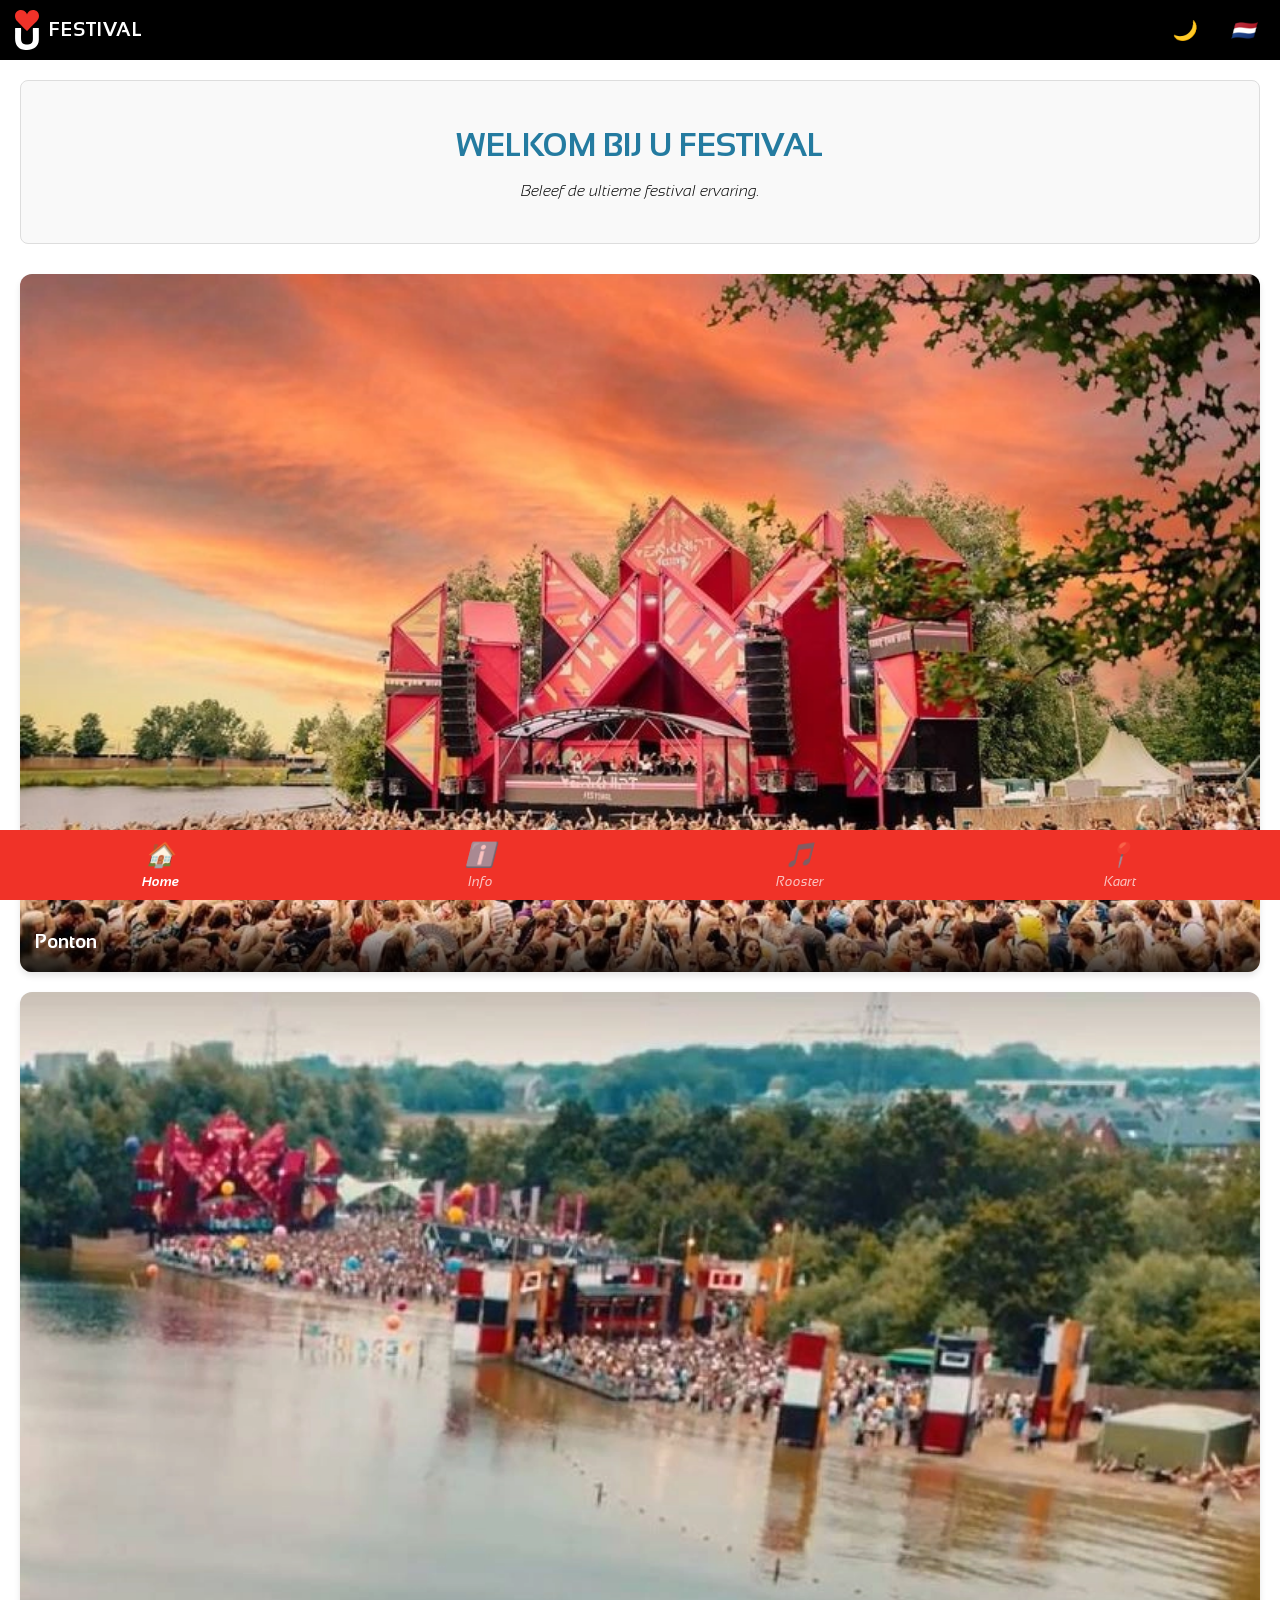
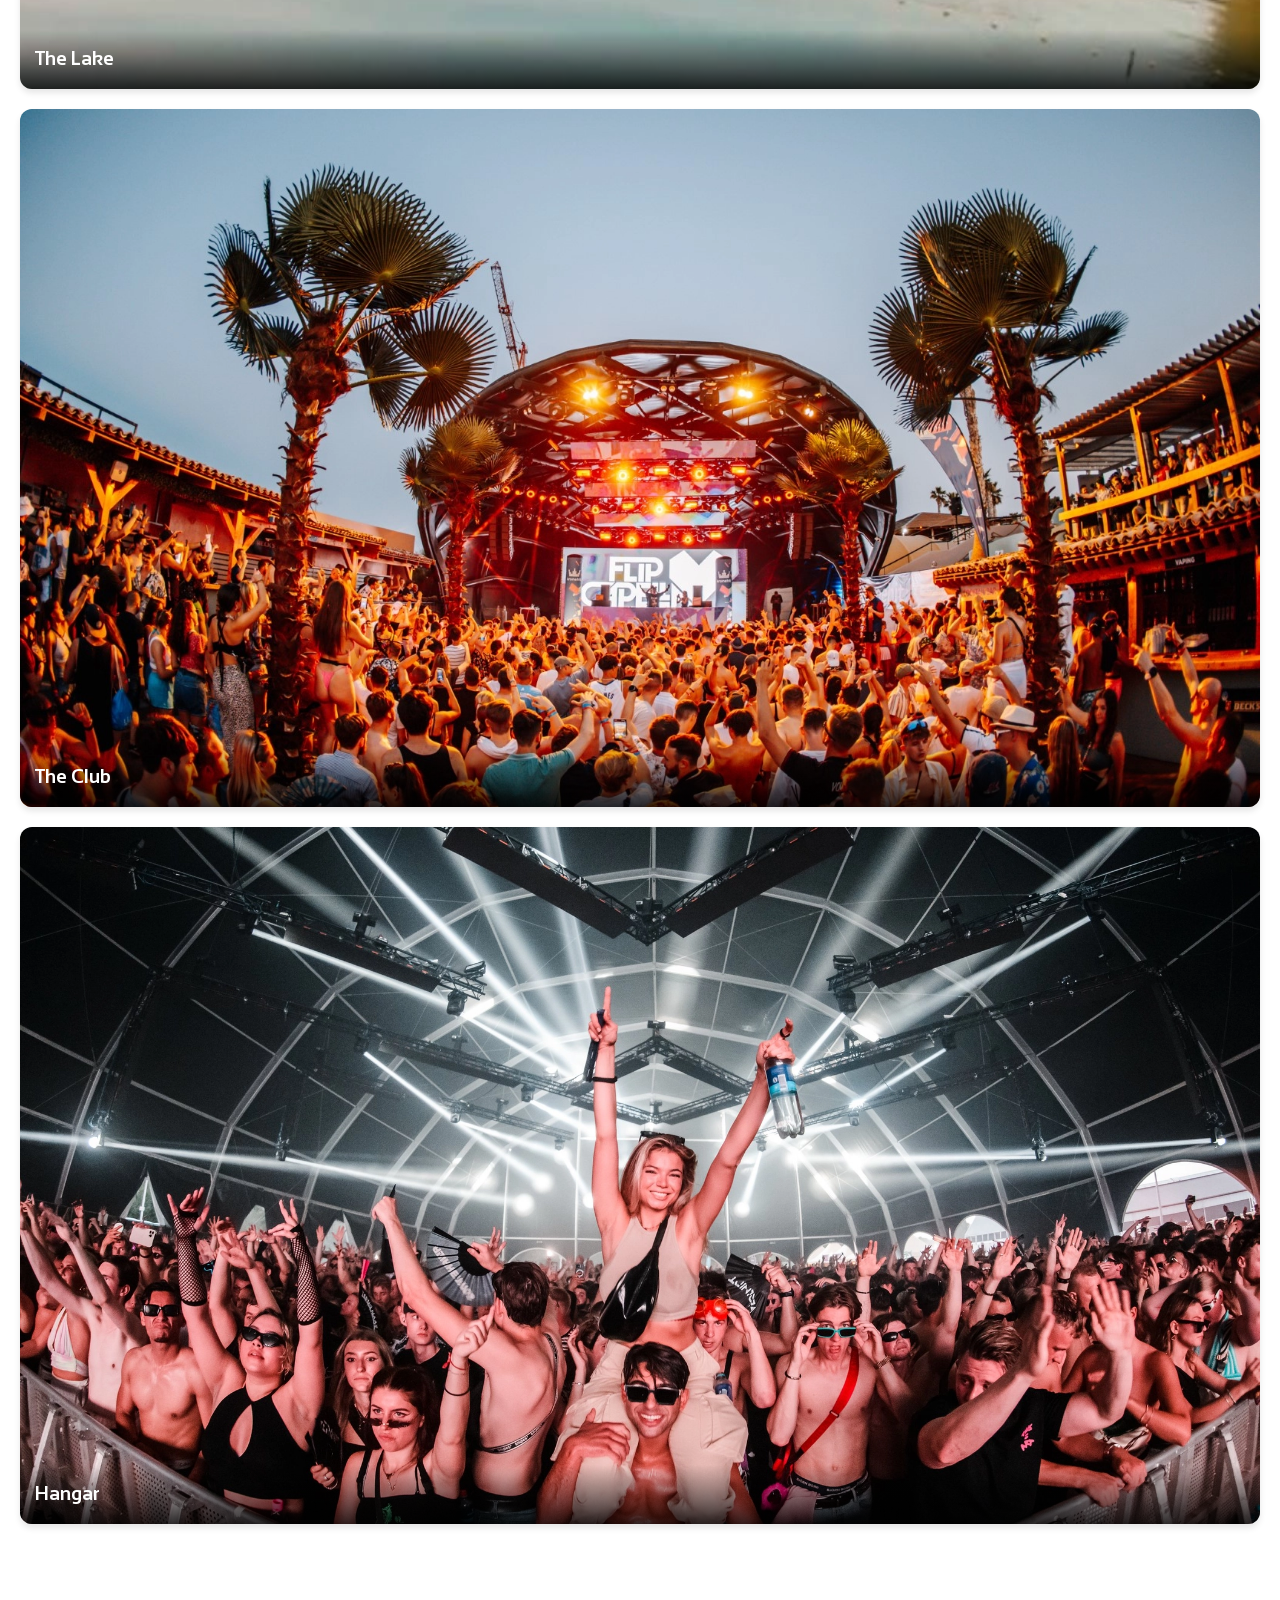
==== index.html @ 834c1387 "readme en pwa" ====
<!DOCTYPE html>
<html lang="nl" data-theme="light">
<head>
    <meta charset="UTF-8">
    <meta name="viewport" content="width=device-width, initial-scale=1.0, maximum-scale=1.0, user-scalable=no">
    <title>U Festival</title>
    
    <!-- PWA Manifest -->
    <link rel="manifest" href="./manifest.json">
    <meta name="theme-color" content="#F03228">
    <link rel="apple-touch-icon" href="./assets/logob.png">
    <link rel="icon" href="./assets/logo_white.svg" type="image/svg+xml">
    
    <!-- Fonts -->
    <link rel="preconnect" href="https://fonts.googleapis.com">
    <link rel="preconnect" href="https://fonts.gstatic.com" crossorigin>
    <link href="https://fonts.googleapis.com/css2?family=Sansation:ital,wght@0,300;0,400;0,700;1,300;1,400;1,700&display=swap" rel="stylesheet">
    
    <!-- CSS -->
    <link rel="stylesheet" href="./css/style.css">
</head>
<body>

    <!-- Header -->
    <header>
        <div class="header-logo">
            <img id="header-logo-img" src="./assets/logo_white.svg" alt="U Festival Logo">
            <span class="header-title">FESTIVAL</span>
        </div>
        <div class="header-controls">
            <button id="install-btn" class="control-btn" aria-label="Install App" style="display: none;" title="Install App">📱</button>
            <button id="theme-toggle" class="control-btn" aria-label="Toggle dark mode">🌙</button>
            <button id="lang-toggle" class="control-btn" aria-label="Toggle language">🇳🇱</button>
        </div>
    </header>

    <!-- Main Content Area -->
    <main id="main-content">
        
        <!-- HOME SECTION (Phase 2) -->
        <section id="home" class="page-section active">
            <div class="hero">
                <h1 data-i18n="home_welcome">WELKOM BIJ U FESTIVAL</h1>
                <p data-i18n="home_subtitle" class="italic-text">Beleef de ultieme festival ervaring.</p>
            </div>
            
            <div class="stages-grid">
                <div class="stage-card">
                    <img src="./assets/ponton.png" alt="Ponton Stage">
                    <div class="stage-name" data-i18n="stage_ponton">Ponton</div>
                </div>
                <div class="stage-card">
                    <img src="./assets/thelake.png" alt="The Lake Stage">
                    <div class="stage-name" data-i18n="stage_lake">The Lake</div>
                </div>
                <div class="stage-card">
                    <img src="./assets/theclub.png" alt="The Club Stage">
                    <div class="stage-name" data-i18n="stage_club">The Club</div>
                </div>
                <div class="stage-card">
                    <img src="./assets/hangar.png" alt="Hangar Stage">
                    <div class="stage-name" data-i18n="stage_hangar">Hangar</div>
                </div>
            </div>
        </section>

        <!-- INFO SECTION (Phase 3) -->
        <section id="info" class="page-section">
            <h1 data-i18n="nav_info">FESTIVAL INFORMATION</h1>
            <div id="info-accordion-container">
                <!-- Accordions will be rendered here by info.js -->
            </div>
        </section>

        <!-- LINEUP SECTION (Phase 4) -->
        <section id="lineup" class="page-section">
            <h1 data-i18n="nav_lineup">LINE-UP SCHEDULE</h1>
            
            <div class="day-tabs">
                <button id="tab-saturday" class="day-tab active">Zaterdag</button>
                <button id="tab-sunday" class="day-tab">Zondag</button>
            </div>
            
            <div id="schedule-grid" class="schedule-grid">
                <!-- Acts will be rendered here -->
            </div>
        </section>

        <!-- MAP SECTION (Phase 5) -->
        <section id="map" class="page-section">
            <h1 data-i18n="nav_map">FESTIVAL MAP</h1>
            <div class="map-viewport" id="map-viewport">
                <div class="map-transform-container" id="map-transform-container">
                    <img src="./assets/markers/kaart_festival_markers.svg" alt="Festival Map" id="festival-map-img">
                    <div id="gps-dot" class="gps-dot"></div>
                </div>
                <div class="map-overlay-controls">
                    <button id="gps-btn" class="map-control-btn" aria-label="Locate me">📍</button>
                    <div class="zoom-controls">
                        <button id="zoom-in-btn" class="map-control-btn">+</button>
                        <button id="zoom-out-btn" class="map-control-btn">-</button>
                    </div>
                </div>
            </div>
        </section>

    </main>

    <!-- Artist Modal (Phase 4) -->
    <div id="artist-modal" class="modal-overlay">
        <div class="modal-content">
            <button id="modal-close" class="modal-close-btn">&times;</button>
            <div class="modal-image-container" id="modal-image-container">
                <!-- Image or video iframe will be injected here -->
            </div>
            <div class="modal-body">
                <h2 id="modal-name" class="modal-name"></h2>
                <button id="modal-fav-btn" class="modal-fav-btn"></button>
                <p id="modal-stage-time" class="modal-stage-time italic-text"></p>
                <p id="modal-desc" class="modal-desc"></p>
            </div>
        </div>
    </div>

    <!-- Install Modal -->
    <div id="install-modal" class="modal-overlay">
        <div class="modal-content install-modal-content">
            <button id="install-modal-close" class="modal-close-btn">&times;</button>
            <div class="modal-body" style="text-align: center;">
                <h2 class="modal-name">App Installeren</h2>
                <p class="modal-desc" style="margin-bottom: 20px;">Wil je de U Festival app installeren op je apparaat voor een betere ervaring en offline toegang?</p>
                <div style="display: flex; gap: 10px; justify-content: center;">
                    <button id="install-modal-btn" class="modal-fav-btn" style="background-color: var(--color-accent); color: white; border: none; font-weight: bold; margin-bottom: 0;">Installeren</button>
                    <button id="install-modal-cancel" class="modal-fav-btn" style="margin-bottom: 0;">Later</button>
                </div>
            </div>
        </div>
    </div>

    <!-- Bottom Navigation -->
    <nav class="bottom-nav">
        <button class="nav-item active" data-target="home">
            <span class="nav-icon">🏠</span>
            <span data-i18n="nav_home">Home</span>
        </button>
        <button class="nav-item" data-target="info">
            <span class="nav-icon">ℹ️</span>
            <span data-i18n="nav_info">Info</span>
        </button>
        <button class="nav-item" data-target="lineup">
            <span class="nav-icon">🎵</span>
            <span data-i18n="nav_lineup">Lineup</span>
        </button>
        <button class="nav-item" data-target="map">
            <span class="nav-icon">📍</span>
            <span data-i18n="nav_map">Kaart</span>
        </button>
    </nav>

    <!-- Scripts -->
    <script src="./js/i18n.js"></script>
    <script src="./js/app.js"></script>
    <script src="./js/info.js"></script>
    <script src="./js/lineup.js"></script>
    <script src="./js/map.js"></script>
    <script>
        // Register Service Worker
        if ('serviceWorker' in navigator) {
            window.addEventListener('load', () => {
                navigator.serviceWorker.register('./sw.js')
                    .then(registration => {
                        console.log('ServiceWorker registration successful with scope: ', registration.scope);
                    }, err => {
                        console.log('ServiceWorker registration failed: ', err);
                    });
            });
        }
    </script>
</body>
</html>
---- css/style.css ----
:root {
  /* Colors - Light Mode Defaults */
  --color-accent: #F03228;
  --color-base: #FFFFFF;
  --color-primary: #000000;
  --color-secondary: #247BA0;
  --color-info: #E3B505;
  
  --bg-color: var(--color-base);
  --text-color: var(--color-primary);
  --nav-bg: var(--color-accent);
  --nav-text: #FFFFFF;
  --card-bg: #f9f9f9;
  --border-color: #dddddd;

  --font-family: 'Sansation', sans-serif;
}

[data-theme="dark"] {
  /* Colors - Dark Mode */
  --color-base: #000000;
  --color-primary: #FFFFFF;
  
  --bg-color: var(--color-base);
  --text-color: var(--color-primary);
  --nav-bg: var(--color-accent);
  --nav-text: #FFFFFF;
  --card-bg: #1a1a1a;
  --border-color: #333333;
}

/* Reset & Base Styles */
* {
  box-sizing: border-box;
  margin: 0;
  padding: 0;
}

body {
  font-family: var(--font-family);
  background-color: var(--bg-color);
  color: var(--text-color);
  line-height: 1.5;
  -webkit-font-smoothing: antialiased;
  padding-top: 60px; /* For fixed header */
  padding-bottom: 70px; /* For fixed bottom nav */
  transition: background-color 0.3s, color 0.3s;
}

h1, h2, h3, h4, h5, h6 {
  font-weight: 700;
  color: var(--color-secondary);
}

p {
  font-weight: 400;
}

button, .italic-text {
  font-weight: 300;
  font-style: italic;
}

/* Header */
header {
  position: fixed;
  top: 0;
  left: 0;
  width: 100%;
  height: 60px;
  background-color: var(--text-color); /* Black in light mode, White in dark mode, based on logo visibility */
  color: var(--bg-color);
  display: flex;
  align-items: center;
  justify-content: space-between;
  padding: 0 15px;
  z-index: 1000;
}

/* Specific Header styling to match design */
[data-theme="light"] header {
  background-color: #000000;
  color: #FFFFFF;
}

[data-theme="dark"] header {
  background-color: #FFFFFF;
  color: #000000;
}

.header-logo {
  height: 40px;
  display: flex;
  align-items: center;
  gap: 10px;
}

.header-logo img {
  height: 100%;
}

.header-title {
  font-weight: 700;
  font-size: 1.2rem;
  letter-spacing: 1px;
}

.header-controls {
  display: flex;
  gap: 15px;
  align-items: center;
}

.control-btn {
  background: none;
  border: none;
  color: inherit;
  font-size: 1.2rem;
  cursor: pointer;
  padding: 10px;
  min-width: 44px;
  min-height: 44px;
  display: flex;
  align-items: center;
  justify-content: center;
}

/* Bottom Navigation */
nav.bottom-nav {
  position: fixed;
  bottom: 0;
  left: 0;
  width: 100%;
  height: 70px;
  background-color: var(--nav-bg);
  display: flex;
  justify-content: space-around;
  align-items: center;
  z-index: 1000;
}

.nav-item {
  background: none;
  border: none;
  color: var(--nav-text);
  display: flex;
  flex-direction: column;
  align-items: center;
  justify-content: center;
  gap: 5px;
  cursor: pointer;
  opacity: 0.7;
  transition: opacity 0.2s, transform 0.2s;
  padding: 10px;
  flex: 1;
  font-family: var(--font-family);
  font-weight: 400;
}

.nav-item.active {
  opacity: 1;
  font-weight: 700;
}

.nav-icon {
  font-size: 1.5rem;
}

/* Sections / SPA container */
.page-section {
  display: none;
  padding: 20px;
  animation: fadeIn 0.3s ease-in-out;
}

.page-section.active {
  display: block;
}

@keyframes fadeIn {
  from { opacity: 0; transform: translateY(10px); }
  to { opacity: 1; transform: translateY(0); }
}

/* Home Section Styles */
#home .hero {
  text-align: center;
  margin-bottom: 30px;
  padding: 40px 20px;
  background-color: var(--card-bg);
  border: 1px solid var(--border-color);
  border-radius: 8px;
}

#home .hero h1 {
  font-size: 2rem;
  margin-bottom: 10px;
}

#home .stages-grid {
  display: grid;
  grid-template-columns: 1fr;
  gap: 20px;
}

.stage-card {
  position: relative;
  border-radius: 12px;
  overflow: hidden;
  box-shadow: 0 4px 6px rgba(0,0,0,0.1);
  aspect-ratio: 16/9;
  background-color: var(--card-bg);
}

.stage-card img {
  width: 100%;
  height: 100%;
  object-fit: cover;
  display: block;
}

.stage-card .stage-name {
  position: absolute;
  bottom: 0;
  left: 0;
  width: 100%;
  padding: 15px;
  background: linear-gradient(to top, rgba(0,0,0,0.8), transparent);
  color: #FFFFFF;
  font-size: 1.2rem;
  font-weight: 700;
  font-family: var(--font-family);
}

/* Info Section Accordion Styles */
#info {
  padding: 0; /* Removing default padding for full width accordions */
}

#info h1 {
  padding: 20px 20px 10px 20px;
}

.accordion-item {
  margin-bottom: 10px;
  background-color: var(--color-secondary);
  border-radius: 12px;
  overflow: hidden;
  margin: 10px 15px;
}

.accordion-header {
  width: 100%;
  padding: 15px 20px;
  background: none;
  border: none;
  color: #FFFFFF;
  display: flex;
  justify-content: space-between;
  align-items: center;
  font-size: 1.2rem;
  font-family: var(--font-family);
  font-weight: 400;
  font-style: italic;
  cursor: pointer;
  text-align: left;
}

.accordion-icon {
  font-size: 0.8rem;
  transition: transform 0.3s ease;
  font-style: normal;
}

.accordion-content {
  max-height: 0;
  overflow: hidden;
  transition: max-height 0.3s ease-out;
  background-color: var(--bg-color);
  color: var(--text-color);
}

.accordion-content p, .accordion-content h4, .accordion-content ul {
  padding: 15px 20px;
  margin: 0;
}

.accordion-content h4 {
  padding-bottom: 5px;
  color: var(--color-secondary);
}

.accordion-content ul {
  padding-left: 40px;
}

/* Lineup & Schedule Styles */
.day-tabs {
  display: flex;
  margin: 0 20px 20px 20px;
  border-radius: 8px;
  overflow: hidden;
  border: 1px solid var(--color-secondary);
}

.day-tab {
  flex: 1;
  padding: 10px;
  background-color: var(--color-secondary);
  color: #FFFFFF;
  border: none;
  font-family: var(--font-family);
  font-size: 1.1rem;
  font-weight: 300;
  font-style: italic;
  cursor: pointer;
  transition: background-color 0.2s, color 0.2s;
}

.day-tab.active {
  background-color: var(--color-primary);
  color: var(--bg-color);
}

[data-theme="light"] .day-tab.active {
  background-color: #000000;
  color: #FFFFFF;
}

[data-theme="dark"] .day-tab.active {
  background-color: #FFFFFF;
  color: #000000;
}

/* Horizontal Schedule Grid */
.schedule-grid {
  width: 100%;
  overflow-x: auto;
  padding: 0 10px 20px 10px;
  -webkit-overflow-scrolling: touch; /* smooth scroll on ios */
  cursor: grab;
  user-select: none; /* Prevents text selection dragging & auto-scroll */
  -webkit-user-select: none;
}

.schedule-grid:active {
  cursor: grabbing;
}

.schedule-grid-wrapper {
  width: 2400px; /* Increased to fit 15-min columns comfortably */
  display: flex;
  flex-direction: column;
}

.schedule-timeline {
  display: flex;
  margin-bottom: 5px;
  color: var(--color-secondary);
}

.timeline-corner {
  width: 80px;
  flex-shrink: 0;
}

.timeline-slot {
  flex: 1;
  text-align: left;
  padding-left: 2px;
  border-left: 1px solid transparent; /* Align visually with bg-lines */
}

.timeline-slot.hour-slot {
  font-weight: 700;
  font-size: 1.1rem;
}

.timeline-slot.quarter-slot {
  font-weight: 300;
  font-size: 0.8rem;
  color: var(--text-color);
  opacity: 0.6;
  padding-top: 5px; /* push it down slightly to distinguish */
}

.schedule-row {
  display: flex;
  align-items: stretch;
  height: 80px;
  margin-bottom: 5px;
}

.stage-label {
  width: 80px;
  flex-shrink: 0;
  display: flex;
  align-items: center;
  justify-content: center;
  color: var(--color-secondary);
  font-weight: 700;
  font-size: 1.1rem;
  writing-mode: vertical-rl;
  transform: rotate(180deg);
  text-align: center;
}

.acts-container {
  flex: 1;
  position: relative;
  border-top: 1px solid var(--text-color);
  border-bottom: 1px solid var(--text-color);
  display: flex;
}

.bg-line {
  flex: 1;
  border-right: 1px solid var(--text-color);
  opacity: 0.15; /* lighter for quarters */
}

.bg-line.hour-line {
  opacity: 0.5; /* darker for full hours */
}

.bg-line:last-child {
  border-right: none;
}

.act-block-grid {
  position: absolute;
  top: 5px;
  bottom: 5px;
  background-color: var(--color-secondary);
  border-radius: 8px;
  display: flex;
  align-items: center;
  justify-content: space-between;
  padding: 0 15px;
  color: #FFFFFF;
  cursor: pointer;
  overflow: hidden;
  transition: transform 0.2s, background-color 0.2s;
  box-shadow: 0 2px 4px rgba(0,0,0,0.15);
}

.act-block-grid:hover {
  filter: brightness(1.1);
  transform: scale(1.02);
  z-index: 10;
}

.act-grid-name {
  font-family: var(--font-family);
  font-style: italic;
  font-size: 1rem;
  white-space: nowrap;
  overflow: hidden;
  text-overflow: ellipsis;
}

.act-grid-fav {
  font-size: 1rem;
  margin-left: 5px;
  cursor: pointer;
}


/* Modal Styles */
.modal-overlay {
  position: fixed;
  top: 0;
  left: 0;
  width: 100%;
  height: 100%;
  background-color: rgba(0, 0, 0, 0.7);
  z-index: 2000;
  display: none;
  align-items: center;
  justify-content: center;
  opacity: 0;
  transition: opacity 0.3s;
}

.modal-overlay.active {
  display: flex;
  opacity: 1;
}

.modal-content {
  background-color: var(--bg-color);
  width: 90%;
  max-width: 400px;
  border-radius: 12px;
  overflow: hidden;
  position: relative;
  transform: translateY(20px);
  transition: transform 0.3s;
  box-shadow: 0 10px 25px rgba(0,0,0,0.5);
}

.modal-overlay.active .modal-content {
  transform: translateY(0);
}

.modal-close-btn {
  position: absolute;
  top: 10px;
  right: 15px;
  background: rgba(0,0,0,0.5);
  color: #fff;
  border: none;
  font-size: 1.5rem;
  width: 44px;
  height: 44px;
  border-radius: 50%;
  display: flex;
  align-items: center;
  justify-content: center;
  cursor: pointer;
  z-index: 10;
  transition: background-color 0.2s;
}

.modal-close-btn:active {
  background: rgba(0,0,0,0.8);
}


.modal-image-container {
  width: 100%;
  border-radius: 12px 12px 0 0;
  overflow: hidden;
  background-color: #000;
}

.modal-header-img {
  width: 100%;
  height: 250px;
  object-fit: cover;
  display: block;
}

.modal-header-placeholder {
  width: 100%;
  height: 150px;
  background-color: var(--color-secondary);
}

.modal-video-container {
  position: relative;
  width: 100%;
  padding-bottom: 56.25%; /* 16:9 Aspect Ratio */
  height: 0;
  overflow: hidden;
}

.modal-video-container iframe {
  position: absolute;
  top: 0;
  left: 0;
  width: 100%;
  height: 100%;
  border: 0;
}

.modal-body {
  padding: 20px;
}

.modal-name {
  font-size: 1.8rem;
  color: var(--color-secondary);
  margin-bottom: 5px;
}

.modal-stage-time {
  font-size: 0.9rem;
  color: var(--text-color);
  opacity: 0.8;
  margin-bottom: 15px;
}

.modal-fav-btn {
  background-color: transparent;
  border: 1px solid var(--border-color);
  border-radius: 20px;
  padding: 8px 15px;
  color: var(--text-color);
  font-family: var(--font-family);
  font-size: 0.9rem;
  cursor: pointer;
  margin-bottom: 15px;
  display: inline-flex;
  align-items: center;
  gap: 5px;
  transition: background-color 0.2s;
}

.modal-desc {
  font-size: 1rem;
  line-height: 1.6;
}

/* Map Styles */
.map-viewport {
  position: relative;
  overflow: hidden;
  background-color: #e5e5e5;
  width: calc(100% - 40px);
  margin: 0 20px 20px 20px;
  height: calc(100vh - 220px);
  min-height: 350px;
  border-radius: 8px;
  box-shadow: inset 0 0 10px rgba(0,0,0,0.1);
  touch-action: none;
}

.map-transform-container {
  position: absolute;
  top: 0;
  left: 0;
  width: 100%;
  height: 100%;
  transform-origin: 0 0;
}

#festival-map-img {
  height: 100%;
  width: auto;
  max-width: none;
  display: block;
  pointer-events: none; /* Let the container handle drag events */
}

.map-overlay-controls {
  position: absolute;
  bottom: 20px;
  right: 20px;
  display: flex;
  flex-direction: column;
  gap: 15px;
  z-index: 10;
}

.map-control-btn {
  width: 45px;
  height: 45px;
  border-radius: 50%;
  background-color: var(--color-base);
  color: var(--color-primary);
  border: 1px solid var(--border-color);
  box-shadow: 0 2px 5px rgba(0,0,0,0.2);
  font-size: 1.2rem;
  display: flex;
  align-items: center;
  justify-content: center;
  cursor: pointer;
  transition: transform 0.2s, background-color 0.2s;
}

.map-control-btn:active {
  transform: scale(0.95);
}

.zoom-controls {
  display: flex;
  flex-direction: column;
  gap: 5px;
  background-color: var(--color-base);
  border-radius: 25px;
  padding: 5px;
  border: 1px solid var(--border-color);
  box-shadow: 0 2px 5px rgba(0,0,0,0.2);
}

.zoom-controls .map-control-btn {
  box-shadow: none;
  border: none;
  background: transparent;
  width: 35px;
  height: 35px;
}

.gps-dot {
  position: absolute;
  width: 16px;
  height: 16px;
  background-color: #4285F4;
  border: 3px solid #FFFFFF;
  border-radius: 50%;
  box-shadow: 0 0 10px rgba(66, 133, 244, 0.8);
  top: 50%;
  left: 50%;
  transform: translate(-50%, -50%);
  display: none; /* Hidden until GPS is active */
  z-index: 5;
}

.gps-dot::after {
  content: '';
  position: absolute;
  top: -15px;
  left: -15px;
  right: -15px;
  bottom: -15px;
  background-color: rgba(66, 133, 244, 0.3);
  border-radius: 50%;
  animation: gpsPulse 2s infinite;
}

@keyframes gpsPulse {
  0% { transform: scale(0.3); opacity: 1; }
  100% { transform: scale(1.5); opacity: 0; }
}
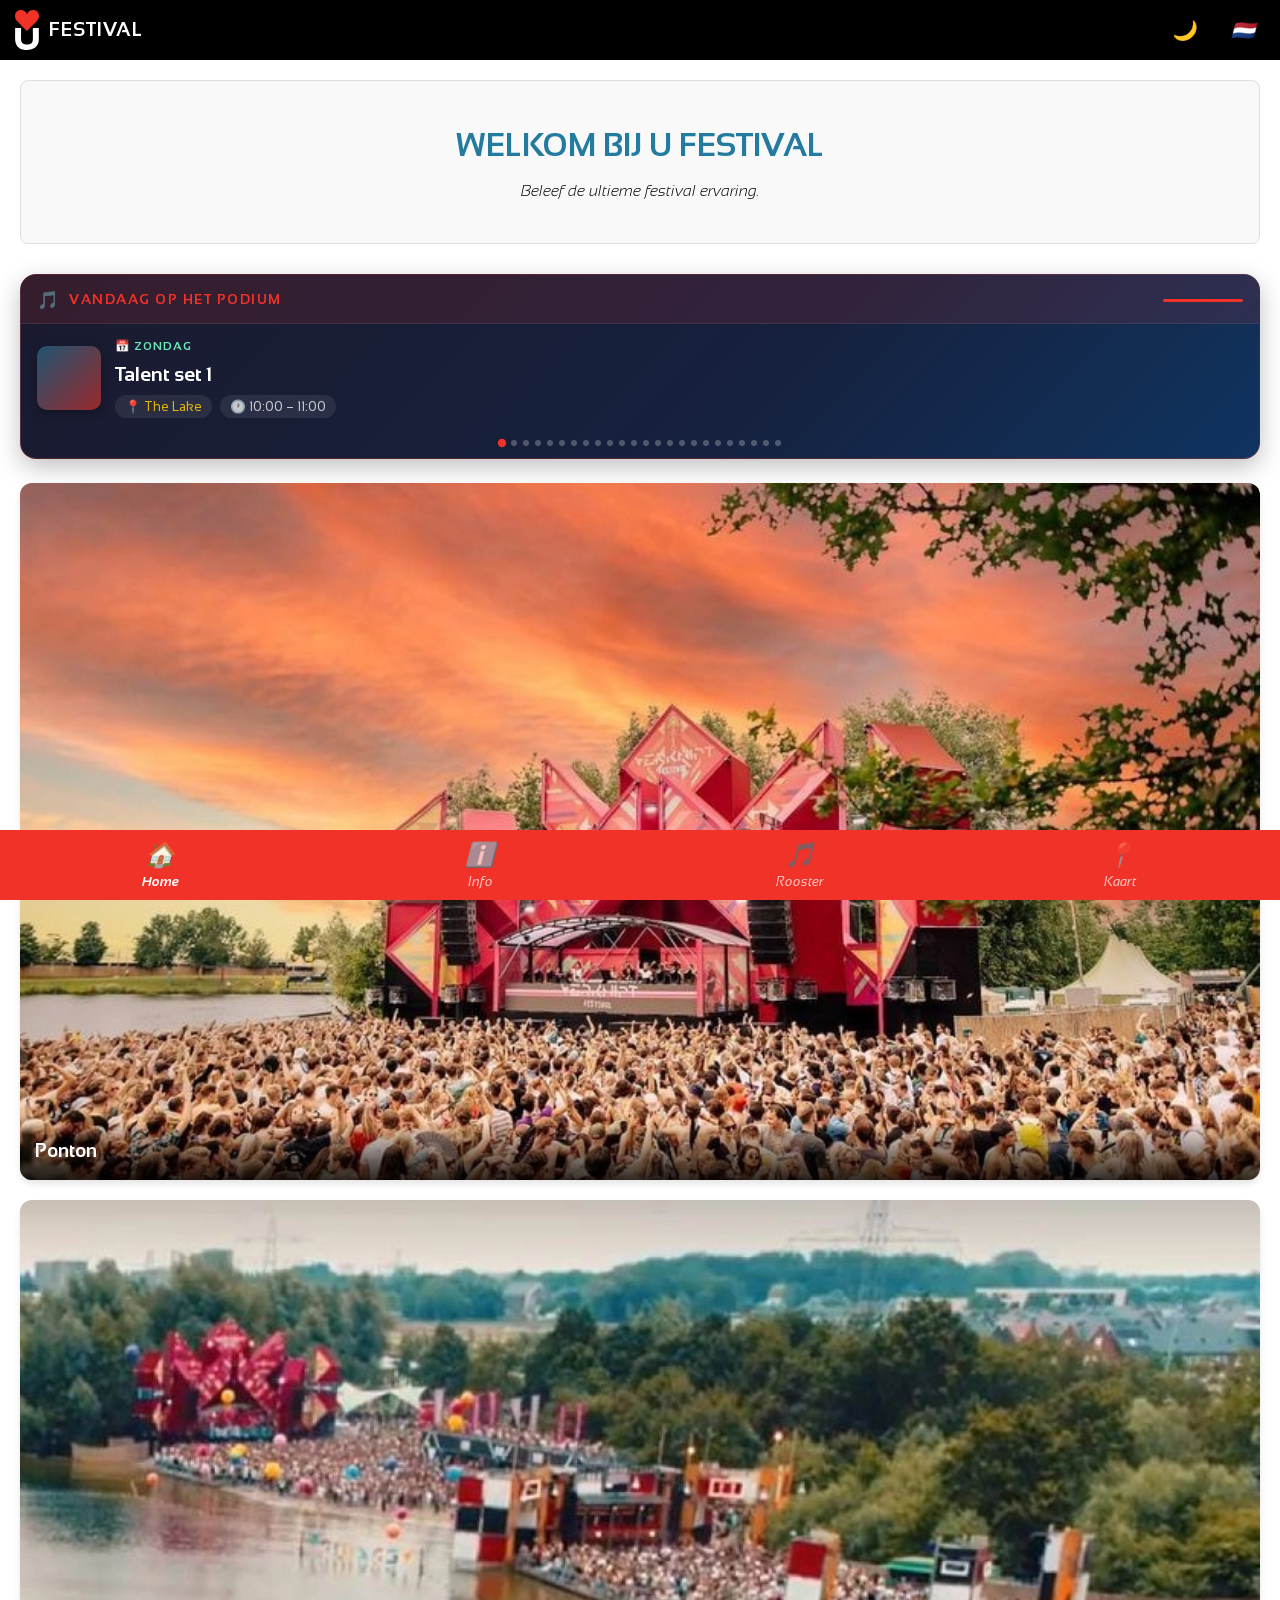
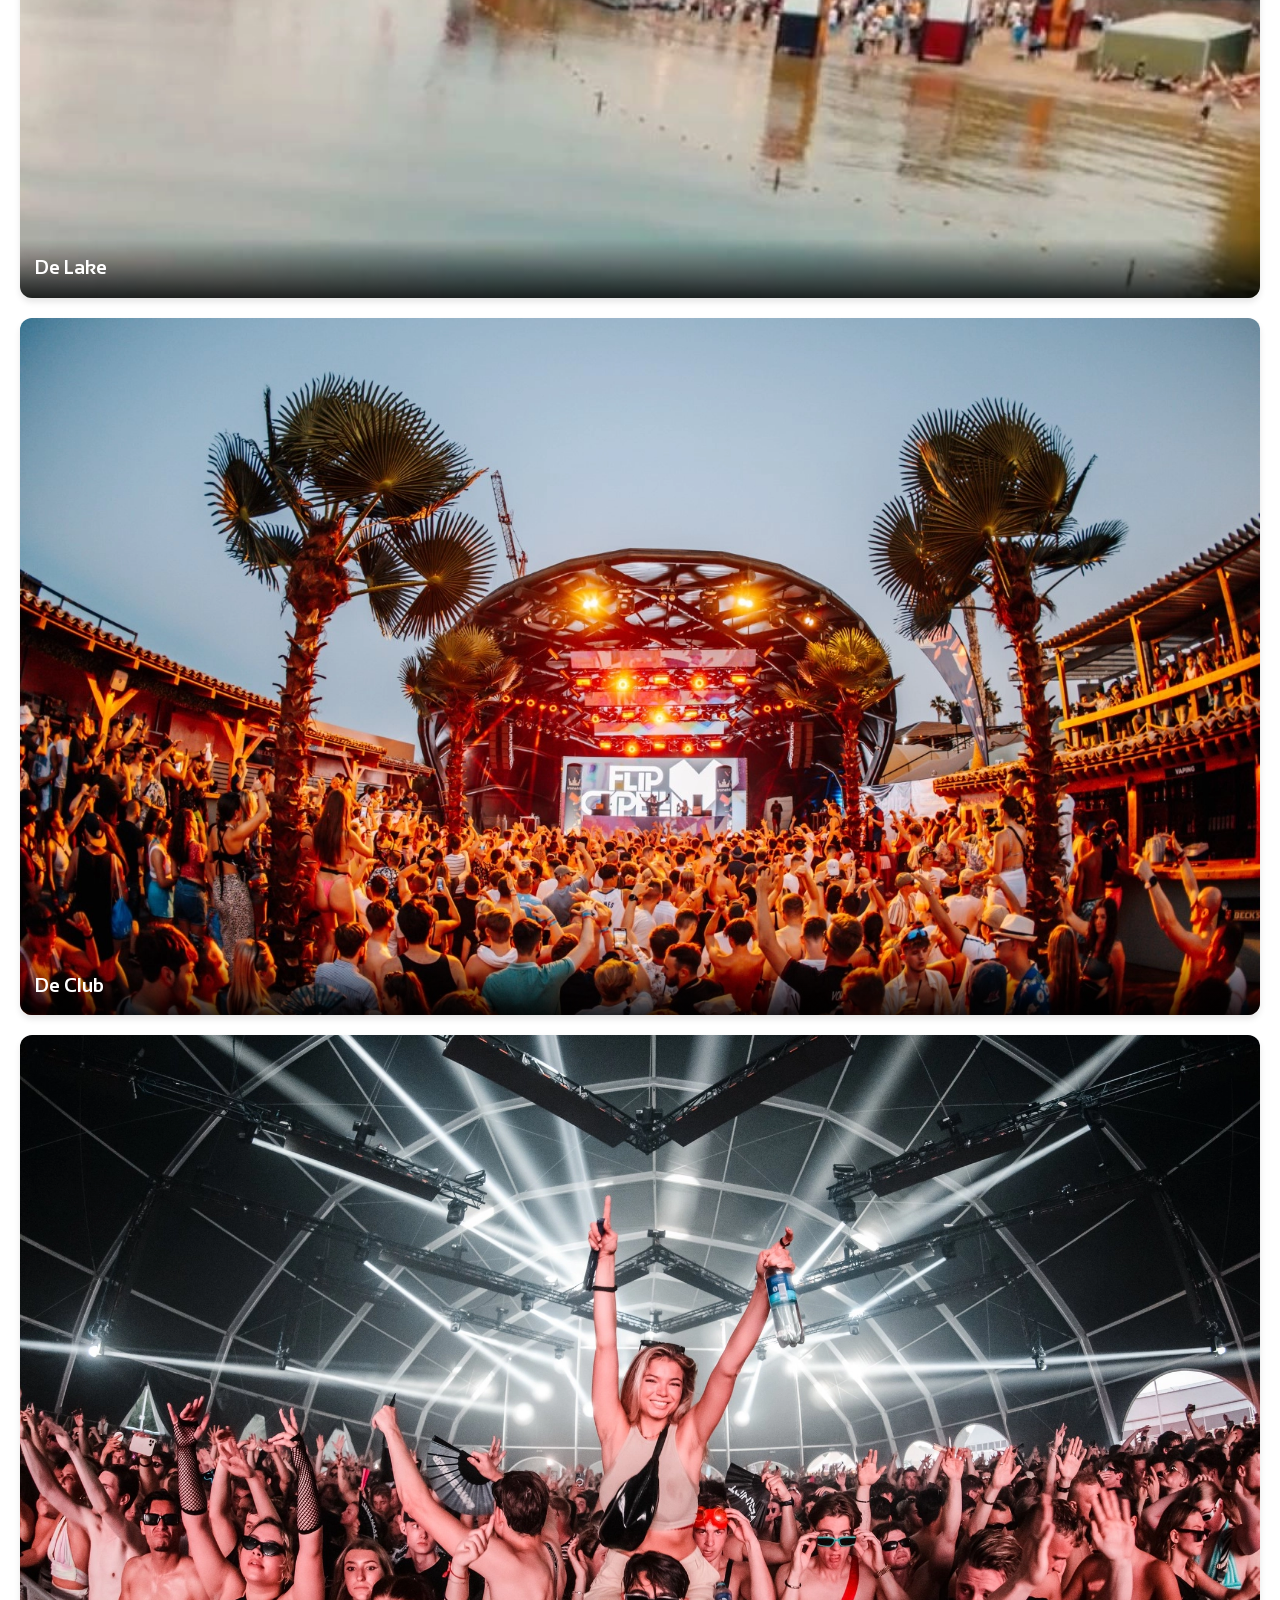
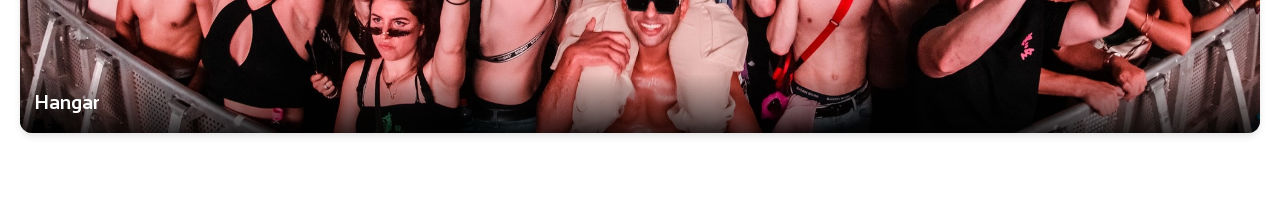
==== commit 90df6881: "home page aanpassing" ====
--- a/index.html
+++ b/index.html
@@ -44,6 +44,21 @@
                 <p data-i18n="home_subtitle" class="italic-text">Beleef de ultieme festival ervaring.</p>
             </div>
             
+            <!-- News Block: Today's Acts -->
+            <div class="news-block" id="news-block">
+                <div class="news-header">
+                    <span class="news-icon">🎵</span>
+                    <span class="news-title" data-i18n="news_today">Vandaag op het podium</span>
+                    <span class="news-progress-bar"><span id="news-progress-fill"></span></span>
+                </div>
+                <div class="news-slider-wrapper">
+                    <div class="news-slide" id="news-slide-content">
+                        <!-- Filled by news.js -->
+                    </div>
+                </div>
+                <div class="news-dots" id="news-dots"></div>
+            </div>
+
             <div class="stages-grid">
                 <div class="stage-card">
                     <img src="./assets/ponton.png" alt="Ponton Stage">
@@ -77,8 +92,8 @@
             <h1 data-i18n="nav_lineup">LINE-UP SCHEDULE</h1>
             
             <div class="day-tabs">
-                <button id="tab-saturday" class="day-tab active">Zaterdag</button>
-                <button id="tab-sunday" class="day-tab">Zondag</button>
+                <button id="tab-saturday" class="day-tab active" data-i18n="tab_saturday">Zaterdag</button>
+                <button id="tab-sunday" class="day-tab" data-i18n="tab_sunday">Zondag</button>
             </div>
             
             <div id="schedule-grid" class="schedule-grid">
@@ -91,7 +106,15 @@
             <h1 data-i18n="nav_map">FESTIVAL MAP</h1>
             <div class="map-viewport" id="map-viewport">
                 <div class="map-transform-container" id="map-transform-container">
-                    <img src="./assets/markers/kaart_festival_markers.svg" alt="Festival Map" id="festival-map-img">
+                    <div id="map-image-wrapper" style="position: relative; display: inline-block; aspect-ratio: 2330.58/1353.19; width: auto; height: 100%;">
+                        <img src="./assets/markers/kaart_festival_markers.svg" alt="Festival Map" id="festival-map-img" style="display: block; width: 100%; height: 100%;">
+                        
+                        <!-- Map Hotspots for Stages -->
+                        <button class="map-hotspot" data-stage="ponton" style="left: 21.32%; top: 62.75%; position: absolute; width: 8%; aspect-ratio: 1; background: rgba(0,0,0,0); border: none; border-radius: 50%; transform: translate(-50%, -50%); cursor: pointer; z-index: 5;"></button>
+                        <button class="map-hotspot" data-stage="lake" style="left: 53.93%; top: 45.47%; position: absolute; width: 8%; aspect-ratio: 1; background: rgba(0,0,0,0); border: none; border-radius: 50%; transform: translate(-50%, -50%); cursor: pointer; z-index: 5;"></button>
+                        <button class="map-hotspot" data-stage="club" style="left: 69.27%; top: 39.07%; position: absolute; width: 8%; aspect-ratio: 1; background: rgba(0,0,0,0); border: none; border-radius: 50%; transform: translate(-50%, -50%); cursor: pointer; z-index: 5;"></button>
+                        <button class="map-hotspot" data-stage="hangar" style="left: 90.20%; top: 17.08%; position: absolute; width: 8%; aspect-ratio: 1; background: rgba(0,0,0,0); border: none; border-radius: 50%; transform: translate(-50%, -50%); cursor: pointer; z-index: 5;"></button>
+                    </div>
                     <div id="gps-dot" class="gps-dot"></div>
                 </div>
                 <div class="map-overlay-controls">
@@ -122,16 +145,36 @@
         </div>
     </div>
 
+    <!-- Stage Modal -->
+    <div id="stage-modal" class="modal-overlay">
+        <div class="modal-content" style="max-height: 90vh; display: flex; flex-direction: column; width: 95%; max-width: 500px;">
+            <button id="stage-modal-close" class="modal-close-btn">&times;</button>
+            <div class="modal-image-container" id="stage-modal-image-container" style="height: 200px;">
+                <!-- Image injected via JS -->
+            </div>
+            <div class="modal-body" style="overflow-y: auto; flex: 1; padding: 20px;">
+                <h2 id="stage-modal-name" class="modal-name" style="margin-bottom: 5px; color: var(--color-secondary);"></h2>
+                <div id="stage-modal-acts" class="stage-acts-list" style="display: flex; flex-direction: column; gap: 15px; margin-top: 15px;">
+                    <!-- Acts will be rendered here -->
+                </div>
+            </div>
+        </div>
+    </div>
+
     <!-- Install Modal -->
     <div id="install-modal" class="modal-overlay">
         <div class="modal-content install-modal-content">
             <button id="install-modal-close" class="modal-close-btn">&times;</button>
             <div class="modal-body" style="text-align: center;">
-                <h2 class="modal-name">App Installeren</h2>
-                <p class="modal-desc" style="margin-bottom: 20px;">Wil je de U Festival app installeren op je apparaat voor een betere ervaring en offline toegang?</p>
+                <h2 class="modal-name" data-i18n="install_title">App Installeren</h2>
+                <p class="modal-desc" data-i18n="install_desc" style="margin-bottom: 15px;">Wil je de U Festival app installeren op je apparaat voor een betere ervaring en offline toegang?</p>
+                <div style="margin-bottom: 20px; display: flex; align-items: center; justify-content: center; gap: 8px;">
+                    <input type="checkbox" id="install-never-ask" style="cursor: pointer;">
+                    <label for="install-never-ask" data-i18n="install_never_ask" style="font-size: 0.9rem; cursor: pointer; color: var(--text-color); opacity: 0.8;">Niet nog een keer vragen</label>
+                </div>
                 <div style="display: flex; gap: 10px; justify-content: center;">
-                    <button id="install-modal-btn" class="modal-fav-btn" style="background-color: var(--color-accent); color: white; border: none; font-weight: bold; margin-bottom: 0;">Installeren</button>
-                    <button id="install-modal-cancel" class="modal-fav-btn" style="margin-bottom: 0;">Later</button>
+                    <button id="install-modal-btn" class="modal-fav-btn" data-i18n="install_btn" style="background-color: var(--color-accent); color: white; border: none; font-weight: bold; margin-bottom: 0;">Installeren</button>
+                    <button id="install-modal-cancel" class="modal-fav-btn" data-i18n="install_later" style="margin-bottom: 0;">Later</button>
                 </div>
             </div>
         </div>
@@ -162,6 +205,7 @@
     <script src="./js/app.js"></script>
     <script src="./js/info.js"></script>
     <script src="./js/lineup.js"></script>
+    <script src="./js/news.js"></script>
     <script src="./js/map.js"></script>
     <script>
         // Register Service Worker
--- a/css/style.css
+++ b/css/style.css
@@ -5,7 +5,7 @@
   --color-primary: #000000;
   --color-secondary: #247BA0;
   --color-info: #E3B505;
-  
+
   --bg-color: var(--color-base);
   --text-color: var(--color-primary);
   --nav-bg: var(--color-accent);
@@ -20,7 +20,7 @@
   /* Colors - Dark Mode */
   --color-base: #000000;
   --color-primary: #FFFFFF;
-  
+
   --bg-color: var(--color-base);
   --text-color: var(--color-primary);
   --nav-bg: var(--color-accent);
@@ -42,12 +42,19 @@
   color: var(--text-color);
   line-height: 1.5;
   -webkit-font-smoothing: antialiased;
-  padding-top: 60px; /* For fixed header */
-  padding-bottom: 70px; /* For fixed bottom nav */
+  padding-top: 60px;
+  /* For fixed header */
+  padding-bottom: 70px;
+  /* For fixed bottom nav */
   transition: background-color 0.3s, color 0.3s;
 }
 
-h1, h2, h3, h4, h5, h6 {
+h1,
+h2,
+h3,
+h4,
+h5,
+h6 {
   font-weight: 700;
   color: var(--color-secondary);
 }
@@ -56,7 +63,8 @@
   font-weight: 400;
 }
 
-button, .italic-text {
+button,
+.italic-text {
   font-weight: 300;
   font-style: italic;
 }
@@ -68,7 +76,8 @@
   left: 0;
   width: 100%;
   height: 60px;
-  background-color: var(--text-color); /* Black in light mode, White in dark mode, based on logo visibility */
+  background-color: var(--text-color);
+  /* Black in light mode, White in dark mode, based on logo visibility */
   color: var(--bg-color);
   display: flex;
   align-items: center;
@@ -178,8 +187,193 @@
 }
 
 @keyframes fadeIn {
-  from { opacity: 0; transform: translateY(10px); }
-  to { opacity: 1; transform: translateY(0); }
+  from {
+    opacity: 0;
+    transform: translateY(10px);
+  }
+
+  to {
+    opacity: 1;
+    transform: translateY(0);
+  }
+}
+
+/* ===========================
+   News Block – Today on Stage
+   =========================== */
+.news-block {
+  margin-bottom: 24px;
+  background: linear-gradient(135deg, #1a1a2e 0%, #16213e 60%, #0f3460 100%);
+  border-radius: 16px;
+  overflow: hidden;
+  box-shadow: 0 8px 24px rgba(0, 0, 0, 0.25);
+  border: 1px solid rgba(240, 50, 40, 0.3);
+}
+
+.news-header {
+  display: flex;
+  align-items: center;
+  gap: 10px;
+  padding: 12px 16px 10px;
+  border-bottom: 1px solid rgba(255, 255, 255, 0.08);
+  background: rgba(240, 50, 40, 0.12);
+}
+
+.news-icon {
+  font-size: 1.1rem;
+  flex-shrink: 0;
+}
+
+.news-title {
+  font-family: var(--font-family);
+  font-weight: 700;
+  font-size: 0.85rem;
+  letter-spacing: 1.5px;
+  text-transform: uppercase;
+  color: #F03228;
+  flex: 1;
+}
+
+.news-progress-bar {
+  display: block;
+  height: 3px;
+  background: rgba(255, 255, 255, 0.15);
+  border-radius: 2px;
+  width: 80px;
+  flex-shrink: 0;
+  overflow: hidden;
+}
+
+#news-progress-fill {
+  display: block;
+  height: 100%;
+  background: #F03228;
+  width: 0%;
+  border-radius: 2px;
+  transition: width 5000ms linear;
+}
+
+.news-slider-wrapper {
+  min-height: 90px;
+  display: flex;
+  align-items: stretch;
+  padding: 0;
+}
+
+.news-slide {
+  width: 100%;
+}
+
+.news-slide.fade-in {
+  animation: newsFadeIn 0.5s ease forwards;
+}
+
+@keyframes newsFadeIn {
+  from { opacity: 0; transform: translateY(6px); }
+  to   { opacity: 1; transform: translateY(0); }
+}
+
+.news-act-inner {
+  display: flex;
+  align-items: center;
+  gap: 14px;
+  padding: 14px 16px;
+}
+
+.news-act-img {
+  width: 64px;
+  height: 64px;
+  border-radius: 10px;
+  flex-shrink: 0;
+  background-size: cover;
+  background-position: center top;
+  background-repeat: no-repeat;
+  box-shadow: 0 4px 10px rgba(0, 0, 0, 0.4);
+}
+
+.news-act-img--placeholder {
+  background: linear-gradient(135deg, #247BA0, #F03228);
+  opacity: 0.6;
+}
+
+.news-act-info {
+  flex: 1;
+  min-width: 0;
+}
+
+.news-act-name {
+  font-family: var(--font-family);
+  font-weight: 700;
+  font-size: 1.25rem;
+  color: #FFFFFF;
+  white-space: nowrap;
+  overflow: hidden;
+  text-overflow: ellipsis;
+  margin-bottom: 6px;
+}
+
+.news-act-meta {
+  display: flex;
+  flex-wrap: wrap;
+  gap: 8px;
+}
+
+.news-act-stage,
+.news-act-time {
+  font-family: var(--font-family);
+  font-size: 0.8rem;
+  color: rgba(255, 255, 255, 0.7);
+  background: rgba(255, 255, 255, 0.08);
+  border-radius: 20px;
+  padding: 2px 10px;
+  white-space: nowrap;
+}
+
+.news-act-stage { color: #E3B505; }
+.news-act-time  { color: rgba(255,255,255,0.75); }
+
+.news-act-day {
+  font-family: var(--font-family);
+  font-size: 0.72rem;
+  font-weight: 700;
+  letter-spacing: 1px;
+  text-transform: uppercase;
+  color: #6ee7b7;
+  margin-bottom: 3px;
+}
+
+.news-dots {
+  display: flex;
+  justify-content: center;
+  gap: 6px;
+  padding: 8px 16px 12px;
+}
+
+.news-dot {
+  display: inline-block;
+  width: 6px;
+  height: 6px;
+  border-radius: 50%;
+  background: rgba(255, 255, 255, 0.25);
+  cursor: pointer;
+  transition: background 0.3s, transform 0.3s;
+}
+
+.news-dot.active {
+  background: #F03228;
+  transform: scale(1.4);
+}
+
+.news-empty {
+  padding: 20px 16px;
+  color: rgba(255, 255, 255, 0.5);
+  font-style: italic;
+  text-align: center;
+}
+
+/* Light-mode tweak: keep the dark card regardless of theme */
+[data-theme="light"] .news-block {
+  background: linear-gradient(135deg, #1a1a2e 0%, #16213e 60%, #0f3460 100%);
 }
 
 /* Home Section Styles */
@@ -207,7 +401,7 @@
   position: relative;
   border-radius: 12px;
   overflow: hidden;
-  box-shadow: 0 4px 6px rgba(0,0,0,0.1);
+  box-shadow: 0 4px 6px rgba(0, 0, 0, 0.1);
   aspect-ratio: 16/9;
   background-color: var(--card-bg);
 }
@@ -225,7 +419,7 @@
   left: 0;
   width: 100%;
   padding: 15px;
-  background: linear-gradient(to top, rgba(0,0,0,0.8), transparent);
+  background: linear-gradient(to top, rgba(0, 0, 0, 0.8), transparent);
   color: #FFFFFF;
   font-size: 1.2rem;
   font-weight: 700;
@@ -234,64 +428,143 @@
 
 /* Info Section Accordion Styles */
 #info {
-  padding: 0; /* Removing default padding for full width accordions */
+  padding: 0;
 }
 
 #info h1 {
-  padding: 20px 20px 10px 20px;
+  padding: 20px 20px 16px 20px;
+}
+
+#info-accordion-container {
+  padding: 0 15px 20px;
+  display: flex;
+  flex-direction: column;
+  gap: 10px;
 }
 
 .accordion-item {
-  margin-bottom: 10px;
-  background-color: var(--color-secondary);
-  border-radius: 12px;
-  overflow: hidden;
-  margin: 10px 15px;
+  background-color: var(--card-bg);
+  border: 1px solid var(--border-color);
+  border-radius: 14px;
+  overflow: hidden;
+  transition: box-shadow 0.25s;
+}
+
+.accordion-item:has(.accordion-header.active) {
+  box-shadow: 0 4px 16px rgba(36, 123, 160, 0.15);
+  border-color: var(--color-secondary);
 }
 
 .accordion-header {
   width: 100%;
-  padding: 15px 20px;
+  padding: 16px 18px;
   background: none;
   border: none;
-  color: #FFFFFF;
-  display: flex;
-  justify-content: space-between;
-  align-items: center;
-  font-size: 1.2rem;
+  color: var(--text-color);
+  display: flex;
+  align-items: center;
+  gap: 12px;
+  font-size: 1rem;
   font-family: var(--font-family);
-  font-weight: 400;
-  font-style: italic;
+  font-weight: 700;
+  font-style: normal;
   cursor: pointer;
   text-align: left;
+  transition: background-color 0.2s;
+}
+
+.accordion-header:active {
+  background-color: rgba(36, 123, 160, 0.06);
+}
+
+.accordion-header-icon {
+  font-size: 1.3rem;
+  flex-shrink: 0;
+  width: 36px;
+  height: 36px;
+  background: rgba(36, 123, 160, 0.12);
+  border-radius: 10px;
+  display: flex;
+  align-items: center;
+  justify-content: center;
+}
+
+.accordion-title {
+  flex: 1;
+  color: var(--text-color);
 }
 
 .accordion-icon {
-  font-size: 0.8rem;
+  font-size: 0.9rem;
+  color: var(--color-secondary);
   transition: transform 0.3s ease;
-  font-style: normal;
+  flex-shrink: 0;
+  display: flex;
+  align-items: center;
+  justify-content: center;
+  width: 24px;
+  height: 24px;
+  background: rgba(36, 123, 160, 0.1);
+  border-radius: 50%;
+}
+
+.accordion-header.active .accordion-icon {
+  background: var(--color-secondary);
+  color: #fff;
+  transform: rotate(90deg);
 }
 
 .accordion-content {
   max-height: 0;
   overflow: hidden;
-  transition: max-height 0.3s ease-out;
-  background-color: var(--bg-color);
+  transition: max-height 0.35s ease-out;
+  border-top: 0px solid var(--border-color);
+}
+
+.accordion-header.active + .accordion-content {
+  border-top-width: 1px;
+}
+
+.accordion-content p,
+.accordion-content ul {
+  padding: 12px 18px;
+  margin: 0;
+  font-size: 0.95rem;
+  line-height: 1.65;
   color: var(--text-color);
-}
-
-.accordion-content p, .accordion-content h4, .accordion-content ul {
-  padding: 15px 20px;
+  opacity: 0.85;
+}
+
+.accordion-content p + p {
+  padding-top: 0;
+}
+
+.accordion-content h4 {
+  padding: 14px 18px 2px;
   margin: 0;
-}
-
-.accordion-content h4 {
-  padding-bottom: 5px;
+  font-size: 0.8rem;
+  font-weight: 700;
+  letter-spacing: 0.8px;
+  text-transform: uppercase;
   color: var(--color-secondary);
 }
 
 .accordion-content ul {
-  padding-left: 40px;
+  padding-left: 38px;
+  padding-top: 4px;
+}
+
+.accordion-content li {
+  margin-bottom: 6px;
+}
+
+.accordion-content li:last-child {
+  margin-bottom: 0;
+}
+
+/* last item inside content gets bottom padding */
+.accordion-content > *:last-child {
+  padding-bottom: 16px;
 }
 
 /* Lineup & Schedule Styles */
@@ -337,9 +610,11 @@
   width: 100%;
   overflow-x: auto;
   padding: 0 10px 20px 10px;
-  -webkit-overflow-scrolling: touch; /* smooth scroll on ios */
+  -webkit-overflow-scrolling: touch;
+  /* smooth scroll on ios */
   cursor: grab;
-  user-select: none; /* Prevents text selection dragging & auto-scroll */
+  user-select: none;
+  /* Prevents text selection dragging & auto-scroll */
   -webkit-user-select: none;
 }
 
@@ -348,7 +623,8 @@
 }
 
 .schedule-grid-wrapper {
-  width: 2400px; /* Increased to fit 15-min columns comfortably */
+  width: 2400px;
+  /* Increased to fit 15-min columns comfortably */
   display: flex;
   flex-direction: column;
 }
@@ -368,7 +644,8 @@
   flex: 1;
   text-align: left;
   padding-left: 2px;
-  border-left: 1px solid transparent; /* Align visually with bg-lines */
+  border-left: 1px solid transparent;
+  /* Align visually with bg-lines */
 }
 
 .timeline-slot.hour-slot {
@@ -381,7 +658,8 @@
   font-size: 0.8rem;
   color: var(--text-color);
   opacity: 0.6;
-  padding-top: 5px; /* push it down slightly to distinguish */
+  padding-top: 5px;
+  /* push it down slightly to distinguish */
 }
 
 .schedule-row {
@@ -416,11 +694,13 @@
 .bg-line {
   flex: 1;
   border-right: 1px solid var(--text-color);
-  opacity: 0.15; /* lighter for quarters */
+  opacity: 0.15;
+  /* lighter for quarters */
 }
 
 .bg-line.hour-line {
-  opacity: 0.5; /* darker for full hours */
+  opacity: 0.5;
+  /* darker for full hours */
 }
 
 .bg-line:last-child {
@@ -441,7 +721,7 @@
   cursor: pointer;
   overflow: hidden;
   transition: transform 0.2s, background-color 0.2s;
-  box-shadow: 0 2px 4px rgba(0,0,0,0.15);
+  box-shadow: 0 2px 4px rgba(0, 0, 0, 0.15);
 }
 
 .act-block-grid:hover {
@@ -496,7 +776,7 @@
   position: relative;
   transform: translateY(20px);
   transition: transform 0.3s;
-  box-shadow: 0 10px 25px rgba(0,0,0,0.5);
+  box-shadow: 0 10px 25px rgba(0, 0, 0, 0.5);
 }
 
 .modal-overlay.active .modal-content {
@@ -507,7 +787,7 @@
   position: absolute;
   top: 10px;
   right: 15px;
-  background: rgba(0,0,0,0.5);
+  background: rgba(0, 0, 0, 0.5);
   color: #fff;
   border: none;
   font-size: 1.5rem;
@@ -523,7 +803,7 @@
 }
 
 .modal-close-btn:active {
-  background: rgba(0,0,0,0.8);
+  background: rgba(0, 0, 0, 0.8);
 }
 
 
@@ -550,7 +830,8 @@
 .modal-video-container {
   position: relative;
   width: 100%;
-  padding-bottom: 56.25%; /* 16:9 Aspect Ratio */
+  padding-bottom: 56.25%;
+  /* 16:9 Aspect Ratio */
   height: 0;
   overflow: hidden;
 }
@@ -612,7 +893,7 @@
   height: calc(100vh - 220px);
   min-height: 350px;
   border-radius: 8px;
-  box-shadow: inset 0 0 10px rgba(0,0,0,0.1);
+  box-shadow: inset 0 0 10px rgba(0, 0, 0, 0.1);
   touch-action: none;
 }
 
@@ -630,7 +911,8 @@
   width: auto;
   max-width: none;
   display: block;
-  pointer-events: none; /* Let the container handle drag events */
+  pointer-events: none;
+  /* Let the container handle drag events */
 }
 
 .map-overlay-controls {
@@ -650,7 +932,7 @@
   background-color: var(--color-base);
   color: var(--color-primary);
   border: 1px solid var(--border-color);
-  box-shadow: 0 2px 5px rgba(0,0,0,0.2);
+  box-shadow: 0 2px 5px rgba(0, 0, 0, 0.2);
   font-size: 1.2rem;
   display: flex;
   align-items: center;
@@ -671,7 +953,7 @@
   border-radius: 25px;
   padding: 5px;
   border: 1px solid var(--border-color);
-  box-shadow: 0 2px 5px rgba(0,0,0,0.2);
+  box-shadow: 0 2px 5px rgba(0, 0, 0, 0.2);
 }
 
 .zoom-controls .map-control-btn {
@@ -693,7 +975,8 @@
   top: 50%;
   left: 50%;
   transform: translate(-50%, -50%);
-  display: none; /* Hidden until GPS is active */
+  display: none;
+  /* Hidden until GPS is active */
   z-index: 5;
 }
 
@@ -710,6 +993,13 @@
 }
 
 @keyframes gpsPulse {
-  0% { transform: scale(0.3); opacity: 1; }
-  100% { transform: scale(1.5); opacity: 0; }
-}
+  0% {
+    transform: scale(0.3);
+    opacity: 1;
+  }
+
+  100% {
+    transform: scale(1.5);
+    opacity: 0;
+  }
+}
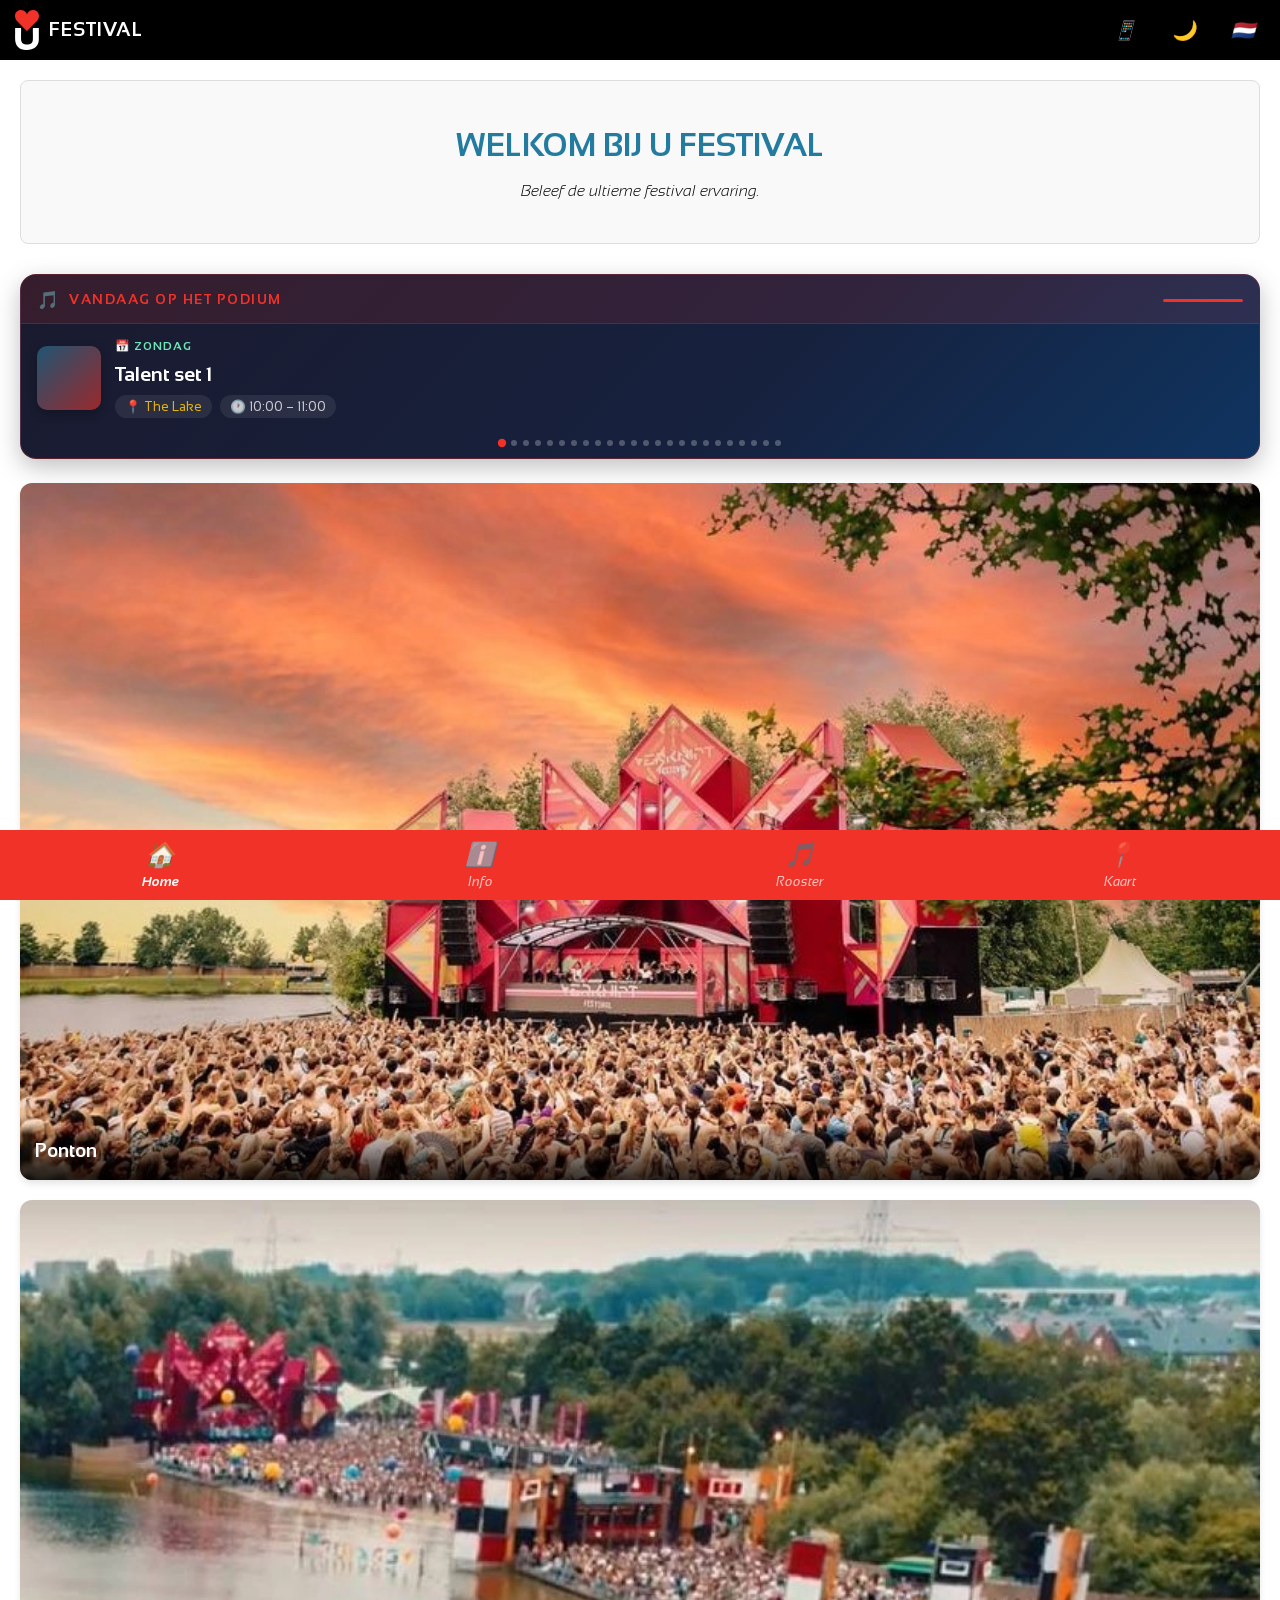
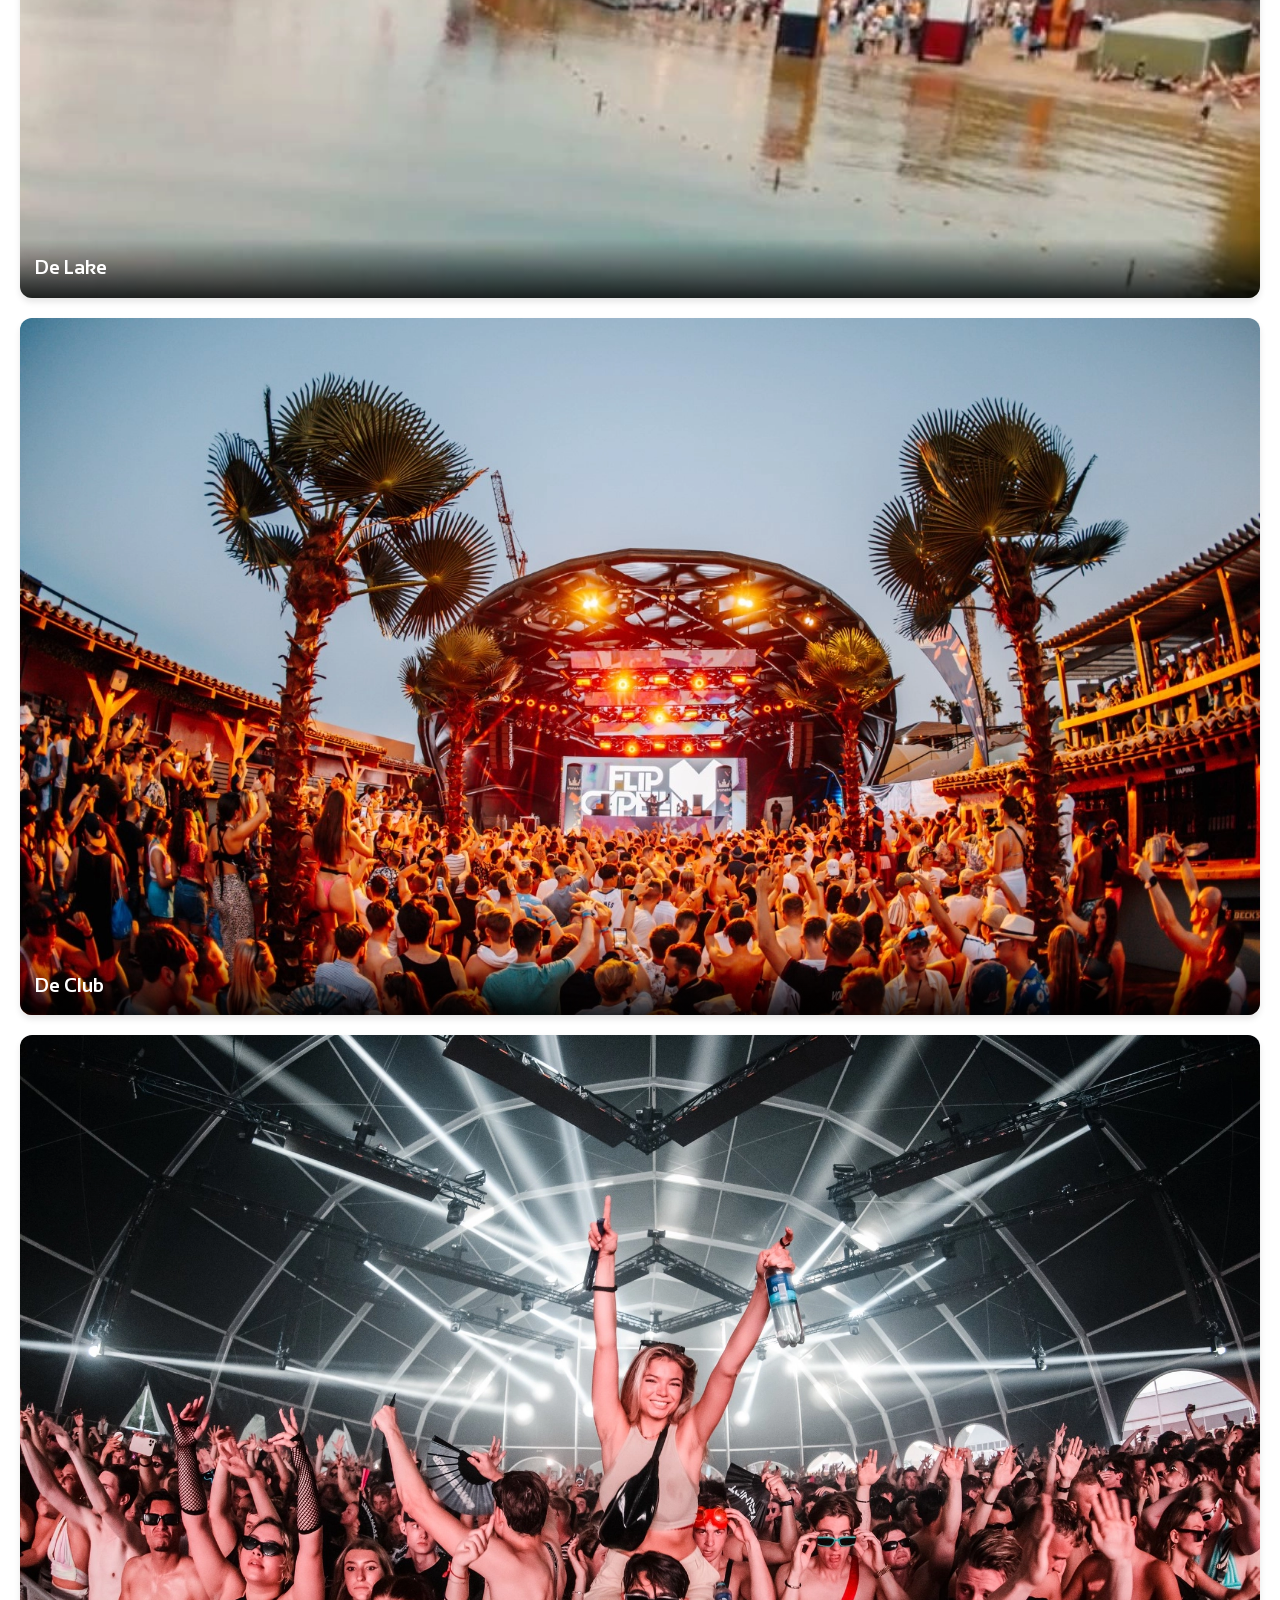
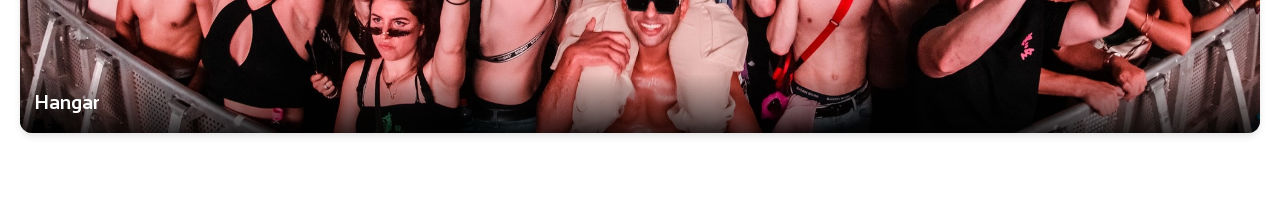
==== commit 089623b4: "new qr code" ====
--- a/index.html
+++ b/index.html
@@ -28,7 +28,7 @@
             <span class="header-title">FESTIVAL</span>
         </div>
         <div class="header-controls">
-            <button id="install-btn" class="control-btn" aria-label="Install App" style="display: none;" title="Install App">📱</button>
+            <button id="install-btn" class="control-btn" aria-label="Download App" title="Download App">📱</button>
             <button id="theme-toggle" class="control-btn" aria-label="Toggle dark mode">🌙</button>
             <button id="lang-toggle" class="control-btn" aria-label="Toggle language">🇳🇱</button>
         </div>
@@ -161,21 +161,18 @@
         </div>
     </div>
 
-    <!-- Install Modal -->
+    <!-- QR Code Install Modal -->
     <div id="install-modal" class="modal-overlay">
         <div class="modal-content install-modal-content">
             <button id="install-modal-close" class="modal-close-btn">&times;</button>
-            <div class="modal-body" style="text-align: center;">
-                <h2 class="modal-name" data-i18n="install_title">App Installeren</h2>
-                <p class="modal-desc" data-i18n="install_desc" style="margin-bottom: 15px;">Wil je de U Festival app installeren op je apparaat voor een betere ervaring en offline toegang?</p>
-                <div style="margin-bottom: 20px; display: flex; align-items: center; justify-content: center; gap: 8px;">
-                    <input type="checkbox" id="install-never-ask" style="cursor: pointer;">
-                    <label for="install-never-ask" data-i18n="install_never_ask" style="font-size: 0.9rem; cursor: pointer; color: var(--text-color); opacity: 0.8;">Niet nog een keer vragen</label>
-                </div>
-                <div style="display: flex; gap: 10px; justify-content: center;">
-                    <button id="install-modal-btn" class="modal-fav-btn" data-i18n="install_btn" style="background-color: var(--color-accent); color: white; border: none; font-weight: bold; margin-bottom: 0;">Installeren</button>
-                    <button id="install-modal-cancel" class="modal-fav-btn" data-i18n="install_later" style="margin-bottom: 0;">Later</button>
-                </div>
+            <div class="modal-body" style="text-align: center; padding: 30px 24px;">
+                <div style="font-size: 2.5rem; margin-bottom: 10px;">📱</div>
+                <h2 class="modal-name" data-i18n="install_title" style="margin-bottom: 8px;">Download de app</h2>
+                <p class="modal-desc" data-i18n="install_desc" style="margin-bottom: 24px; opacity: 0.75;">Scan de QR-code met je telefoon om de app te openen en te installeren.</p>
+                <div id="qr-code-wrapper" style="display: inline-flex; align-items: center; justify-content: center; background: #fff; border-radius: 16px; padding: 16px; box-shadow: 0 4px 20px rgba(0,0,0,0.15); margin-bottom: 20px;">
+                    <img id="qr-code-img" src="" alt="QR Code" width="200" height="200" style="display: block; border-radius: 8px;">
+                </div>
+                <p class="modal-desc" data-i18n="install_hint" style="font-size: 0.8rem; opacity: 0.5;">Werkt op iOS (Safari) en Android (Chrome)</p>
             </div>
         </div>
     </div>
